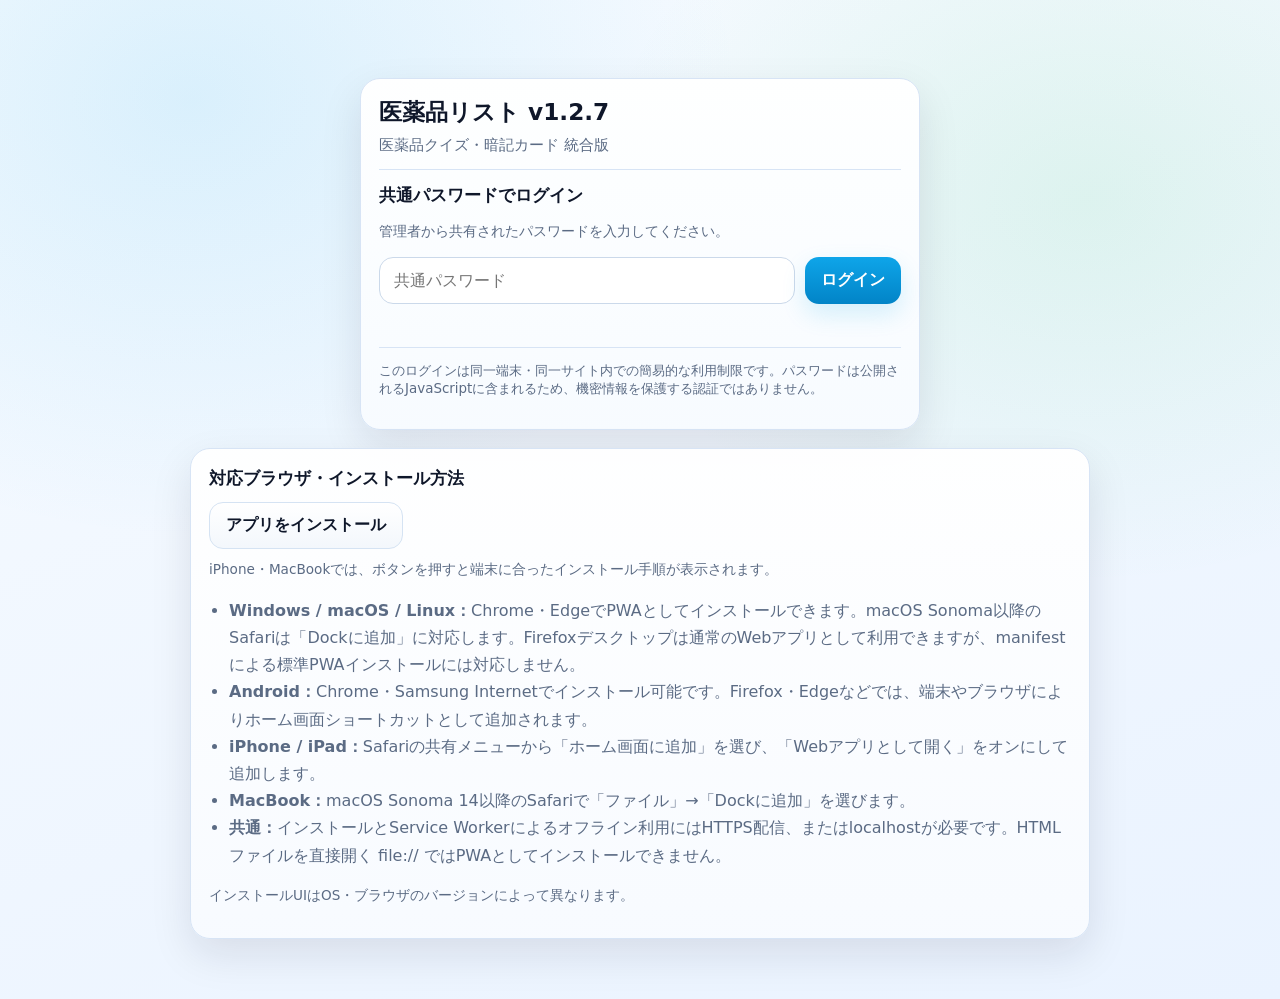
==== index.html @ 603b4c9b "Add files via upload" ====
<!DOCTYPE html>
<html lang="ja">
<head>
  <meta charset="UTF-8">
  <meta name="viewport" content="width=device-width, initial-scale=1.0, viewport-fit=cover">
  <meta name="theme-color" content="#0ea5e9">
  <meta name="apple-mobile-web-app-capable" content="yes">
  <meta name="apple-mobile-web-app-status-bar-style" content="default">
  <meta name="apple-mobile-web-app-title" content="医薬品リスト v1.2.7">
  <meta name="mobile-web-app-capable" content="yes">
  <link rel="manifest" href="./manifest.json">
  <link rel="icon" href="./icons/icon.svg" type="image/svg+xml">
  <link rel="apple-touch-icon" href="./icons/apple-touch-icon.png">
  <link rel="stylesheet" href="./2.style.css">
  <title>医薬品リスト v1.2.7</title>
</head>
<body>
<div class="app">
  <section id="loginScreen" class="screen active">
    <div class="card loginCard">
      <div class="brand">
        <h1>医薬品リスト v1.2.7</h1>
        <p>医薬品クイズ・暗記カード 統合版</p>
      </div>
      <div class="divider"></div>
      <h2>共通パスワードでログイン</h2>
      <p class="sub">管理者から共有されたパスワードを入力してください。</p>
      <form id="loginForm" class="loginForm">
        <input id="commonPassword" type="password" autocomplete="current-password" placeholder="共通パスワード" required>
        <button class="btn" type="submit">ログイン</button>
      </form>
      <p id="loginError" class="loginError" role="alert"></p>
      <p id="passwordSetupNotice" class="footerNote"></p>
      <div class="divider"></div>
      <p class="tiny">このログインは同一端末・同一サイト内での簡易的な利用制限です。パスワードは公開されるJavaScriptに含まれるため、機密情報を保護する認証ではありません。</p>
    </div>
    <div class="card browserCard">
      <h2>対応ブラウザ・インストール方法</h2>
      <button class="btn secondary" id="loginInstallBtn" type="button">アプリをインストール</button>
      <p class="footerNote">iPhone・MacBookでは、ボタンを押すと端末に合ったインストール手順が表示されます。</p>
      <ul>
        <li><b>Windows / macOS / Linux：</b>Chrome・EdgeでPWAとしてインストールできます。macOS Sonoma以降のSafariは「Dockに追加」に対応します。Firefoxデスクトップは通常のWebアプリとして利用できますが、manifestによる標準PWAインストールには対応しません。</li>
        <li><b>Android：</b>Chrome・Samsung Internetでインストール可能です。Firefox・Edgeなどでは、端末やブラウザによりホーム画面ショートカットとして追加されます。</li>
        <li><b>iPhone / iPad：</b>Safariの共有メニューから「ホーム画面に追加」を選び、「Webアプリとして開く」をオンにして追加します。</li>
        <li><b>MacBook：</b>macOS Sonoma 14以降のSafariで「ファイル」→「Dockに追加」を選びます。</li>
        <li><b>共通：</b>インストールとService Workerによるオフライン利用にはHTTPS配信、またはlocalhostが必要です。HTMLファイルを直接開く file:// ではPWAとしてインストールできません。</li>
      </ul>
      <p class="footerNote">インストールUIはOS・ブラウザのバージョンによって異なります。</p>
    </div>
  </section>

  <div id="workspace" class="hidden">
    <header>
      <div class="brand">
        <h1>医薬品リスト v1.2.7</h1>
        <p>医薬品クイズ・暗記カード 統合版</p>
      </div>
      <div class="headerActions">
        <span class="pill">PWA / オフライン対応</span>
        <button class="btn secondary small" id="installBtn" type="button">アプリをインストール</button>
        <button class="btn secondary small" id="logoutBtn" type="button">ログアウト</button>
      </div>
    </header>

    <section id="modeScreen" class="screen active">
      <div class="card modeHomeToolbar" style="margin-bottom:16px">
        <div class="modeHomeIntro">
          <h2>学習モードを選択</h2>
          <p class="sub">利用するモードを選択してください。選択後、データと出題設定を行えます。</p>
        </div>
        <div class="updateArea">
          <button class="btn secondary small" id="updateBtn" type="button" title="公開先の最新版を確認し、必要な更新を適用します">更新を確認</button>
          <p id="updateHelp" class="footerNote" role="status">更新確認にはインターネット接続が必要です。公開版番号と更新内容を確認し、新しいアプリファイルが取得できた場合に適用できます。通常の更新で端末内の設定・ブックマーク・学習履歴を削除する必要はありません。</p>
        </div>
      </div>
      <div class="grid">
        <div class="card modeCard">
          <div><div class="modeIcon">✍️</div><h2 style="margin-top:8px">医薬品クイズ</h2><p>販売名・一般名・薬効の関係を入力解答で確認します。正誤判定、結果集計、誤答復習、学習履歴に対応します。</p></div>
          <button class="btn" id="chooseQuizBtn" type="button">医薬品クイズを選択</button>
        </div>
        <div class="card modeCard">
          <div><div class="modeIcon">🗂️</div><h2 style="margin-top:8px">暗記カード</h2><p>カードをタップして表裏を切り替えます。スマートフォンでの左右フリック移動、ブックマーク、色分け、保存済みカードだけの学習に対応します。</p></div>
          <button class="btn success" id="chooseFlashBtn" type="button">暗記カードを選択</button>
        </div>
      </div>
      <p class="footerNote">学習補助用アプリです。医療・調剤などの実務では、必ず公的資料や最新の製品資料で再確認してください。</p>
    </section>

    <section id="menuScreen" class="screen">
      <div class="menuToolbar">
        <div><span class="badge" id="modeBadge">医薬品クイズ</span></div>
        <button class="btn secondary" id="changeModeBtn" type="button">モード選択へ戻る</button>
      </div>
      <div class="grid">
        <div class="card">
          <h2>データ入力</h2>
          <p class="sub">TXT / CSVファイル、またはGoogleスプレッドシートの共有リンクから医薬品データを読み込みます。複数ファイル・複数リンクを登録し、候補一覧から読み込むデータを選べます。</p>
          <input id="dataFilesInput" class="fileInput" type="file" accept=".txt,.csv,text/plain,text/csv" multiple>
          <p class="tiny">TXT / CSVファイルは端末内で読み込みます。サーバーへのアップロードは行いません。読み込み済みデータはこの端末の設定に保存されます。</p>
          <div id="uploadedFilesList" class="uploadedFilesList" aria-live="polite"><div class="muted">ファイルはまだ追加されていません。</div></div>
          <div class="row status">
            <span class="muted" id="loadStatus">未読み込み</span>
            <button class="btn secondary" id="loadDataBtn" type="button" disabled>選択したファイルを読み込む</button>
          </div>
          <p id="selectedFileStatus" class="tiny" role="status"></p>
          <div class="divider"></div>
          <h3>Googleスプレッドシートから読み込む</h3>
          <p class="sub">共有リンクを1行に1つずつ貼り付けて「リンクを登録」を押してください。複数登録した後、一覧から読み込むデータを選択できます。A列＝販売名、B列＝一般名、C列＝薬効として、選択したシートのA1:Cを読み込みます。</p>
          <label class="rangeTitle" for="googleSheetLinksInput"><b>Googleスプレッドシートの共有リンク（複数可）</b></label>
          <textarea id="googleSheetLinksInput" class="googleSheetLinksInput" rows="3" placeholder="https://docs.google.com/spreadsheets/d/.../edit#gid=0&#10;https://docs.google.com/spreadsheets/d/.../edit#gid=0"></textarea>
          <div class="row status">
            <button class="btn secondary" id="addGoogleSheetLinksBtn" type="button">リンクを登録</button>
            <button class="btn secondary" id="resolveGoogleSheetNamesBtn" type="button" disabled>ファイル名を取得</button>
          </div>
          <div id="googleSheetSourcesList" class="uploadedFilesList" aria-live="polite"><div class="muted">Googleスプレッドシートのリンクはまだ登録されていません。</div></div>
          <div class="row status">
            <button class="btn" id="loadGoogleSheetBtn" type="button" disabled>選択したスプレッドシートの最新データを読み込む</button>
          </div>
          <p id="googleSheetStatus" class="tiny" role="status">Googleログインには管理者によるOAuthクライアントIDの設定が必要です。</p>
          <p class="tiny">閲覧者（Viewer）権限で読み込めます。編集権限は不要です。読み込み時にGoogleアカウントで認証し、最新のセル値を取得します。アクセストークンは端末に保存せず、メモリー上だけで使用します。</p>
          <textarea id="sharedDataInput" hidden aria-hidden="true"></textarea>
        </div>
        <div class="card">
          <h2 id="modeSettingsTitle">出題設定</h2>
          <p class="sub" id="modeSettingsDescription">出題したい方向を1つ以上選択してください。選択したパターンを混ぜて出題します。</p>
          <div class="checklist" id="patternList">
            <label class="check"><input type="checkbox" value="sales_to_generic" checked><div><b>販売名 → 一般名</b><span>販売名から一般名を答える</span></div></label>
            <label class="check"><input type="checkbox" value="generic_to_sales" checked><div><b>一般名 → 販売名</b><span>一般名から販売名を答える</span></div></label>
            <label class="check"><input type="checkbox" value="sales_to_effect" checked><div><b>販売名 → 薬効</b><span>販売名から薬効を答える</span></div></label>
            <label class="check"><input type="checkbox" value="effect_to_sales" checked><div><b>薬効 → 販売名</b><span>薬効から販売名を答える</span></div></label>
            <label class="check"><input type="checkbox" value="generic_to_effect" checked><div><b>一般名 → 薬効</b><span>一般名から薬効を答える</span></div></label>
            <label class="check"><input type="checkbox" value="effect_to_generic" checked><div><b>薬効 → 一般名</b><span>薬効から一般名を答える</span></div></label>
          </div>
          <div class="rangeControl">
            <label class="rangeTitle" for="quizOrderMode"><b id="quizOrderLabel">出題順</b></label>
            <select id="quizOrderMode" class="selectControl"><option value="random">ランダム</option><option value="ordered">入力順（先頭から）</option></select>
            <div id="medicineRangeSetting">
              <label class="rangeTitle" for="quizRangeMode"><b id="quizRangeLabel">出題する医薬品</b></label>
              <select id="quizRangeMode" class="selectControl"><option value="all">すべての医薬品</option><option value="custom">カスタム（行の範囲指定）</option></select>
              <label class="rangeTitle" for="quizRangeInput">行の範囲</label>
              <input id="quizRangeInput" class="rangeInput" type="text" placeholder="例：1-10,21-30" disabled>
              <p class="rangeHelp" id="quizRangeHelp">例：<b>1-10,21-30</b>（1～10行目と21～30行目）。空行・不正行・重複行を除外した後の番号です。最大108問。</p>
            </div>
          </div>
          <div id="quizBookmarkOnlySetting" class="crossModeSetting">
            <div class="divider"></div>
            <label class="check"><input type="checkbox" id="quizBookmarkedOnly"><div><b>暗記カードでブックマークした問題だけ出題</b><span>選択したブックマークの問題だけを出題します。</span></div></label>
            <div id="quizBookmarkSelection" class="bookmarkFilterPanel hidden">
              <div class="spaced"><b>出題するブックマーク</b><span id="quizBookmarkSelectionCount" class="tiny">0件選択</span></div>
              <div class="row" style="margin-bottom:8px"><button class="btn secondary small" id="selectAllQuizBookmarksBtn" type="button">すべて選択</button><button class="btn secondary small" id="clearQuizBookmarksSelectionBtn" type="button">すべて解除</button></div>
              <div id="quizBookmarkOptions" class="bookmarkFilterOptions"></div>
            </div>
          </div>
          <div id="flashcardOnlySetting" class="hidden">
            <div class="divider"></div>
            <label class="check"><input type="checkbox" id="bookmarkedOnly"><div><b>ブックマークしたものだけ見る</b><span>保存済みカードのみを表示します。</span></div></label>
            <label class="check" style="margin-top:9px"><input type="checkbox" id="flashcardQuizWrongsOnly"><div><b>クイズで誤答した問題だけ見る</b><span>誤答した医薬品・出題方向に限定します。</span></div></label>
            <div id="flashBookmarkSelection" class="bookmarkFilterPanel hidden">
              <div class="spaced"><b>表示するブックマーク</b><span id="flashBookmarkSelectionCount" class="tiny">0件選択</span></div>
              <div class="row" style="margin-bottom:8px"><button class="btn secondary small" id="selectAllFlashBookmarksBtn" type="button">すべて選択</button><button class="btn secondary small" id="clearFlashBookmarksSelectionBtn" type="button">すべて解除</button></div>
              <div id="flashBookmarkOptions" class="bookmarkFilterOptions"></div>
            </div>
          </div>
          <div class="divider"></div>
          <button class="btn success" id="startModeBtn" type="button" style="width:100%">学習を開始</button>
          <p class="footerNote">重複するデータ行は自動で除外されます。このアプリは学習補助用です。</p>
        </div>
      </div>

      <div class="grid" style="margin-top:16px">
        <div class="card" id="bookmarkListSection">
          <div class="spaced"><h2>ブックマーク一覧</h2><span class="badge bookmarked" id="bookmarkCount">0件</span></div>
          <div class="row" style="margin-bottom:10px"><button class="btn secondary" id="toggleBookmarksBtn" type="button">表示 / 非表示</button><button class="btn secondary" id="clearBookmarksBtn" type="button">ブックマークを消去</button></div>
          <div id="bookmarkList" class="list"></div>
        </div>
        <div class="card">
          <div class="spaced"><h2>直近の誤答</h2><span class="badge warn" id="wrongCount">0件</span></div>
          <div class="row" style="margin-bottom:10px">
            <button class="btn warn" id="reviewAllWrongsBtn" type="button" disabled>誤答を総復習</button><button class="btn secondary" id="toggleWrongsBtn" type="button">表示 / 非表示</button>
            <button class="btn secondary" id="exportWrongCsvBtn" type="button">誤答CSV出力</button>
            <button class="btn secondary" id="clearWrongsBtn" type="button">誤答一覧を消去</button>
          </div>
          <div id="wrongList" class="list"></div>
          <p class="tiny">CSV項目：誤答日時・出題形式・問題・正答・入力内容</p>
        </div>
      </div>
      <div class="card" id="quizHistorySection" style="margin-top:16px">
        <div class="spaced"><h2>クイズの学習履歴</h2><button class="btn secondary" id="clearHistoryBtn" type="button">履歴を消去</button></div>
        <p class="sub">医薬品クイズで解いた結果を記録します。最新10件を表示します。</p>
        <div id="historyList" class="list"></div>
      </div>
      <div class="card" style="margin-top:16px">
        <h2>操作方法</h2>
        <p class="sub" id="usageText">選択したモードの操作方法を表示します。</p>
        <p class="footerNote">薬剤データはこの端末内で処理します。医薬品情報は改訂されるため、実務上の判断には必ず最新の公的資料・添付文書等を使用してください。</p>
      </div>
    </section>

    <section id="quizFrameWrap" class="frameWrap"><iframe id="quizFrame" class="appFrame" title="医薬品クイズ"></iframe></section>
    <section id="flashFrameWrap" class="frameWrap"><iframe id="flashFrame" class="appFrame" title="暗記カード"></iframe></section>
  </div>
</div>
<dialog id="updateNoticeDialog" class="installDialog updateNoticeDialog">
  <div class="installDialogBody">
    <h2 id="updateNoticeTitle">更新情報</h2>
    <div id="updateNoticeBody" class="installDialogText"></div>
    <div class="row" style="justify-content:flex-end;margin-top:18px">
      <button class="btn secondary" id="updateNoticeLater" type="button">後で</button>
      <button class="btn success" id="updateNoticeApply" type="button" hidden>今すぐ更新</button>
    </div>
  </div>
</dialog>
<dialog id="installDialog" class="installDialog">
  <div class="installDialogBody">
    <h2 id="installDialogTitle">アプリをインストール</h2>
    <div id="installDialogText" class="installDialogText"></div>
    <div class="row" style="justify-content:flex-end;margin-top:18px">
      <button class="btn secondary" id="installDialogClose" type="button">閉じる</button>
    </div>
  </div>
</dialog>
<script src="./data/config.local.js" onerror="this.remove()"></script>
<script src="./data/config.js"></script>
<script src="./database.js"></script>
<script src="./google-sheets.js"></script>
<script src="./3.app.js" defer></script>
</body>
</html>
---- 2.style.css ----
:root{--bg0:#f7fbff;--bg1:#eaf3ff;--card:#fff;--line:#d7e4f5;--text:#0f172a;--muted:#5b6b84;--accent:#0ea5e9;--green:#22c55e;--warn:#f59e0b;--danger:#ef4444;--shadow:0 16px 42px rgba(15,23,42,.10);--r:20px}
*{box-sizing:border-box}html,body{min-height:100%;margin:0}body{font-family:"Hiragino Maru Gothic ProN","Yu Gothic UI",Meiryo,system-ui,-apple-system,BlinkMacSystemFont,sans-serif;color:var(--text);background:radial-gradient(1000px 800px at 15% 10%,rgba(14,165,233,.12),transparent 55%),radial-gradient(900px 700px at 85% 20%,rgba(34,197,94,.10),transparent 55%),linear-gradient(160deg,var(--bg0),var(--bg1));}
.app{max-width:1200px;margin:0 auto;padding:24px 16px 36px}header{display:flex;align-items:center;justify-content:space-between;gap:16px;margin-bottom:18px;flex-wrap:wrap}.brand h1{margin:0;font-size:1.5rem}.brand p{margin:5px 0 0;color:var(--muted);font-size:.92rem}.pill{display:inline-flex;padding:9px 13px;border:1px solid var(--line);border-radius:999px;background:#ffffffb8;color:var(--muted);font-size:.84rem}
.screen{display:none}.screen.active{display:block}.grid{display:grid;grid-template-columns:repeat(auto-fit,minmax(min(100%,320px),1fr));gap:16px}.card{background:linear-gradient(180deg,#fffffff5,#f8fbfff5);border:1px solid var(--line);border-radius:var(--r);padding:18px;box-shadow:var(--shadow)}.card h2,.card h3{margin:0 0 12px;font-size:1.05rem}.sub{color:var(--muted);font-size:.9rem;line-height:1.7;margin:0 0 12px}.muted{color:var(--muted)}.tiny{font-size:.84rem;color:var(--muted)}
textarea{width:100%;min-height:210px;resize:vertical;border:1px solid #cbd9ea;border-radius:14px;background:#fff;color:var(--text);outline:none;padding:14px;font:inherit;line-height:1.6}textarea:focus{border-color:#0ea5e9;box-shadow:0 0 0 4px #0ea5e91a}.row{display:flex;flex-wrap:wrap;gap:10px;align-items:center}.spaced{display:flex;justify-content:space-between;gap:10px;align-items:center;flex-wrap:wrap}.btn{appearance:none;border:0;cursor:pointer;padding:12px 16px;border-radius:14px;color:#fff;font-weight:750;background:linear-gradient(180deg,#0ea5e9,#0284c7);box-shadow:0 10px 24px #0ea5e929;font:inherit;font-weight:700}.btn.secondary{background:linear-gradient(180deg,#fff,#f3f7fc);color:var(--text);box-shadow:none;border:1px solid #d5e3f3}.btn.success{background:linear-gradient(180deg,#22c55e,#16a34a)}.btn.warn{background:linear-gradient(180deg,#f59e0b,#d97706)}.btn.danger{background:linear-gradient(180deg,#ef4444,#dc2626)}.btn:disabled{opacity:.42;cursor:not-allowed}.modeCard{display:flex;flex-direction:column;min-height:230px;justify-content:space-between;gap:18px}.modeIcon{font-size:2.2rem}.modeCard p{color:var(--muted);line-height:1.7;margin:0}.checklist{display:grid;grid-template-columns:repeat(auto-fit,minmax(min(100%,220px),1fr));gap:10px}.check{display:flex;gap:10px;align-items:flex-start;border:1px solid #d8e5f4;border-radius:14px;padding:12px;background:#fff;cursor:pointer}.check input{margin-top:4px;transform:scale(1.08)}.check b{display:block;margin-bottom:4px}.check span{color:var(--muted);font-size:.88rem;line-height:1.45}.divider{height:1px;background:var(--line);margin:14px 0}.badge{display:inline-flex;align-items:center;gap:8px;padding:6px 10px;border-radius:999px;background:#eff8ff;border:1px solid #d6ebff;color:#0c6b99;font-size:.82rem}.badge.warn{background:#fff7e6;border-color:#ffe0a8;color:#9a6700}.badge.bookmarked{background:#fff7e6;border-color:#ffe0a8;color:#8a5800}.badge.good{background:#ecfdf3;border-color:#c9f2d9;color:#0f7a36}.badge.bad{background:#fff1f2;border-color:#ffd2d8;color:#c02626}.list{display:flex;flex-direction:column;gap:10px}.item{padding:12px 13px;border-radius:14px;background:#fff;border:1px solid #dbe7f3}.itemTop{display:flex;justify-content:space-between;gap:10px;flex-wrap:wrap;align-items:center}.itemTitle{font-weight:800}.itemMeta{color:var(--muted);font-size:.88rem;margin-top:6px;line-height:1.55}.dot{width:10px;height:10px;border-radius:999px;display:inline-block}.dot.amber{background:#f59e0b}.dot.emerald{background:#22c55e}.dot.sky{background:#0ea5e9}.dot.violet{background:#8b5cf6}.dot.rose{background:#f43f5e}.dot.slate{background:#64748b}.footerNote{margin-top:10px;color:var(--muted);font-size:.85rem;line-height:1.6}.menuToolbar{display:flex;align-items:center;justify-content:space-between;gap:12px;flex-wrap:wrap;margin-bottom:16px}.menuToolbar h2{margin:0;font-size:1.15rem}.toggle{margin:0;display:inline-flex;align-items:center;gap:8px;color:var(--muted);font-size:.9rem}.status{margin-top:10px}.frameWrap{display:none;width:100%;min-height:70vh}.frameWrap.active{display:block}.appFrame{display:block;width:100%;height:calc(100dvh - 12px);min-height:650px;border:0;border-radius:18px;background:transparent}.hintLine{margin:10px 0 0;color:var(--muted);font-size:.84rem;line-height:1.6}.sectionHeading{margin:18px 0 10px;font-size:1.02rem}.hidden{display:none!important}
@media(max-width:640px){.app{padding:16px 10px 24px}.brand h1{font-size:1.25rem}.card{padding:15px}.appFrame{height:calc(100dvh - 4px);min-height:600px}.modeCard{min-height:200px}}

.loginCard{max-width:560px;margin:6vh auto 18px}
.loginCard h1{margin:0 0 8px;font-size:1.45rem}
.loginForm{display:flex;gap:10px;flex-wrap:wrap;margin-top:14px}
.loginForm input{flex:1;min-width:190px;border:1px solid #cbd9ea;border-radius:14px;padding:13px 14px;font:inherit}
.loginError{min-height:1.4em;color:#b91c1c;font-size:.9rem;margin:8px 0 0}
.browserCard{max-width:900px;margin:0 auto 24px}
.browserCard ul{padding-left:1.25rem;line-height:1.7;color:var(--muted)}
.headerActions{display:flex;gap:8px;align-items:center;flex-wrap:wrap}
.appFrame{height:calc(100dvh - 12px);min-height:650px}
.btn.small{padding:8px 12px;font-size:.88rem}
.inlineFile{display:none}
@media(max-width:640px){.loginCard{margin:3vh auto 14px}.loginForm{flex-direction:column}.loginForm .btn{width:100%}.headerActions{width:100%}}

/* ホーム画面（モード選択）だけに更新操作を配置 */
.modeHomeToolbar{display:flex;align-items:flex-start;justify-content:space-between;gap:20px;flex-wrap:wrap}
.modeHomeIntro{flex:1 1 360px}
.modeHomeIntro h2{margin:0 0 8px}
.modeHomeIntro .sub{margin:0}
.updateArea{flex:0 1 390px;min-width:min(100%,280px)}
.updateArea .btn{min-width:150px}
.updateArea .footerNote{margin:8px 0 0;font-size:.78rem;line-height:1.55}

/* v1.2.6 revision 5: bookmark selectors and Apple-device install guidance */
.bookmarkFilterPanel{margin-top:10px;padding:12px;border:1px solid var(--line);border-radius:14px;background:#f8fbff}
.bookmarkFilterOptions{display:grid;grid-template-columns:1fr;gap:8px;max-height:280px;overflow:auto}
.bookmarkFilterOption{display:flex;gap:9px;align-items:flex-start;padding:10px;border:1px solid #d8e5f4;border-radius:11px;background:#fff;cursor:pointer}
.bookmarkFilterOption input{margin-top:4px}
.bookmarkFilterOption strong{display:block;font-size:.9rem}
.bookmarkFilterOption small{display:block;margin-top:3px;color:var(--muted);line-height:1.45}
.installDialog{width:min(92vw,520px);border:0;border-radius:18px;padding:0;box-shadow:0 24px 70px rgba(15,23,42,.28)}
.installDialog::backdrop{background:rgba(15,23,42,.48)}
.installDialogBody{padding:24px}
.installDialogBody h2{margin:0 0 14px}
.installDialogText{line-height:1.8;color:var(--text)}
.installDialogText ol{padding-left:1.4rem}
.installDialogText li{margin:0 0 8px}
.rangeControl{display:grid;grid-template-columns:1fr;gap:8px;margin-top:10px}
.rangeInput{width:100%;max-width:420px;box-sizing:border-box;padding:10px 12px;border:1px solid #cbd9ea;border-radius:12px;background:#fff;color:var(--text);font:inherit}
.rangeInput:disabled{background:#f1f5f9;color:#94a3b8}
.rangeHelp{margin:0;color:var(--muted);font-size:.83rem;line-height:1.6}
.selectControl{min-width:210px;max-width:100%;padding:10px 12px;border:1px solid #cbd9ea;border-radius:12px;background:#fff;color:var(--text);font:inherit}

/* v1.2.7 revision 2: local multi-file data importer */
.fileInput{display:block;width:100%;max-width:100%;padding:12px;border:1px dashed #9db4cc;border-radius:12px;background:#f8fbff;color:var(--text);font:inherit}
.uploadedFilesList{display:grid;gap:8px;margin:12px 0;max-height:230px;overflow:auto}
.uploadedFileRow{display:flex;align-items:center;gap:10px;padding:10px 12px;border:1px solid var(--line);border-radius:12px;background:#fff}
.uploadedFileRow label{display:flex;align-items:flex-start;gap:9px;flex:1;min-width:0;cursor:pointer}
.uploadedFileRow label span{min-width:0;overflow-wrap:anywhere}
.uploadedFileRow strong{display:block;font-size:.9rem}
.uploadedFileRow small{display:block;margin-top:2px;color:var(--muted);font-size:.78rem}
.uploadedFileRow .btn{flex:0 0 auto;padding:7px 10px;font-size:.8rem}
#sharedDataInput[hidden]{display:none!important}
.updateNoticeDialog{max-height:min(85vh,760px);overflow:auto}
#updateNoticeBody ul{margin:8px 0 0;padding-left:1.3rem}
#updateNoticeBody li{margin:0 0 7px;line-height:1.55}

/* revision 2 supplemental build: Google Sheets multi-link selector */
.googleSheetLinksInput{min-height:100px;max-width:100%;box-sizing:border-box;font-family:inherit}
.googleSheetSourcesList{display:grid;gap:8px;margin:12px 0;max-height:260px;overflow:auto}
.googleSheetSourcesList .uploadedFileRow{min-width:0}
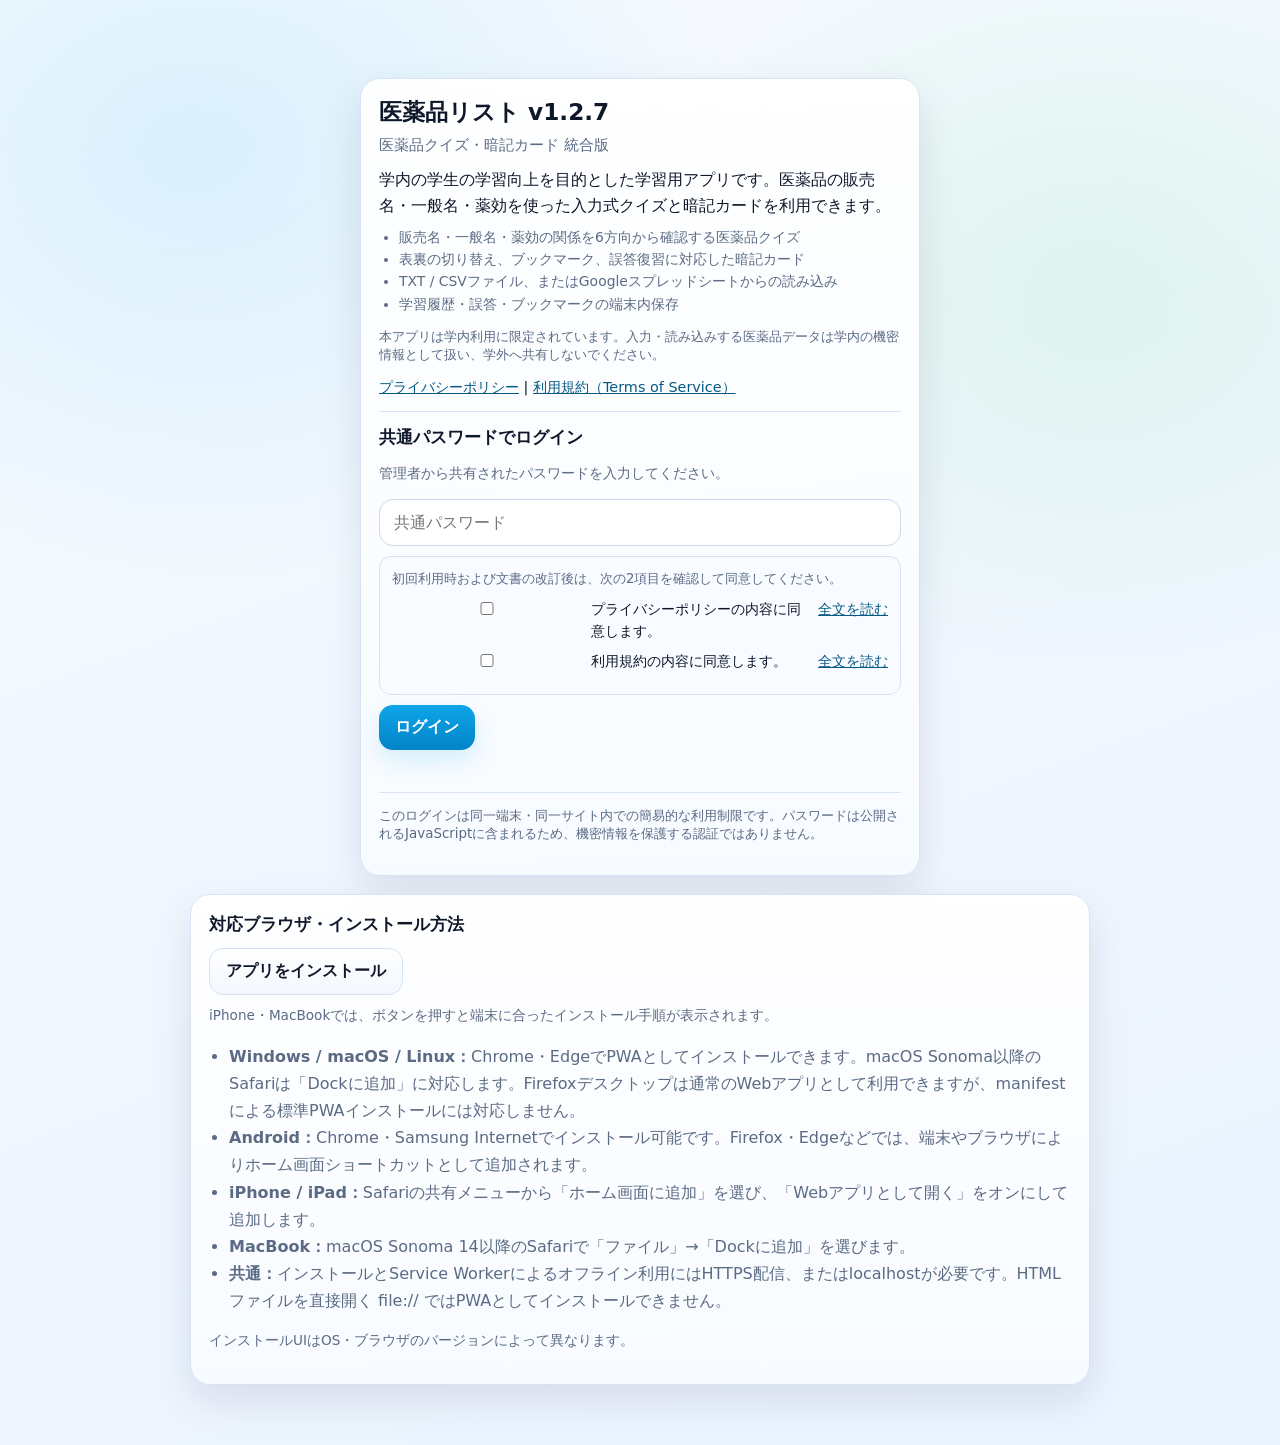
==== commit bf58ddea: "Add files via upload" ====
--- a/index.html
+++ b/index.html
@@ -22,11 +22,25 @@
         <h1>医薬品リスト v1.2.7</h1>
         <p>医薬品クイズ・暗記カード 統合版</p>
       </div>
+      <p class="publicAppDescription">学内の学生の学習向上を目的とした学習用アプリです。医薬品の販売名・一般名・薬効を使った入力式クイズと暗記カードを利用できます。</p>
+      <ul class="publicAppFeatures">
+        <li>販売名・一般名・薬効の関係を6方向から確認する医薬品クイズ</li>
+        <li>表裏の切り替え、ブックマーク、誤答復習に対応した暗記カード</li>
+        <li>TXT / CSVファイル、またはGoogleスプレッドシートからの読み込み</li>
+        <li>学習履歴・誤答・ブックマークの端末内保存</li>
+      </ul>
+      <p class="tiny">本アプリは学内利用に限定されています。入力・読み込みする医薬品データは学内の機密情報として扱い、学外へ共有しないでください。</p>
+      <p class="legalLinks"><a href="./privacy-policy.html" target="_blank" rel="noopener">プライバシーポリシー</a> | <a href="./terms-of-service.html" target="_blank" rel="noopener">利用規約（Terms of Service）</a></p>
       <div class="divider"></div>
       <h2>共通パスワードでログイン</h2>
       <p class="sub">管理者から共有されたパスワードを入力してください。</p>
       <form id="loginForm" class="loginForm">
         <input id="commonPassword" type="password" autocomplete="current-password" placeholder="共通パスワード" required>
+        <div class="consentGroup">
+          <p class="consentIntro">初回利用時および文書の改訂後は、次の2項目を確認して同意してください。</p>
+          <div class="consentItem"><input id="privacyConsent" type="checkbox"><label for="privacyConsent">プライバシーポリシーの内容に同意します。</label><a href="./privacy-policy.html" target="_blank" rel="noopener">全文を読む</a></div>
+          <div class="consentItem"><input id="termsConsent" type="checkbox"><label for="termsConsent">利用規約の内容に同意します。</label><a href="./terms-of-service.html" target="_blank" rel="noopener">全文を読む</a></div>
+        </div>
         <button class="btn" type="submit">ログイン</button>
       </form>
       <p id="loginError" class="loginError" role="alert"></p>
@@ -198,6 +212,11 @@
 
     <section id="quizFrameWrap" class="frameWrap"><iframe id="quizFrame" class="appFrame" title="医薬品クイズ"></iframe></section>
     <section id="flashFrameWrap" class="frameWrap"><iframe id="flashFrame" class="appFrame" title="暗記カード"></iframe></section>
+    <footer class="legalFooter">
+      <p>学内学習用アプリです。医薬品データは機密情報として扱い、学外へ共有しないでください。</p>
+      <a href="./privacy-policy.html" target="_blank" rel="noopener">プライバシーポリシー</a> |
+      <a href="./terms-of-service.html" target="_blank" rel="noopener">利用規約（Terms of Service）</a>
+    </footer>
   </div>
 </div>
 <dialog id="updateNoticeDialog" class="installDialog updateNoticeDialog">
--- a/2.style.css
+++ b/2.style.css
@@ -65,3 +65,17 @@
 .googleSheetLinksInput{min-height:100px;max-width:100%;box-sizing:border-box;font-family:inherit}
 .googleSheetSourcesList{display:grid;gap:8px;margin:12px 0;max-height:260px;overflow:auto}
 .googleSheetSourcesList .uploadedFileRow{min-width:0}
+
+
+/* revision 3: legal disclosures and explicit consent */
+.publicAppDescription{margin:12px 0 6px;line-height:1.65;color:var(--text)}
+.legalLinks{margin:8px 0 12px;font-size:.9rem}
+.legalLinks a,.consentItem a,.legalFooter a{color:#075985;text-decoration:underline}
+.consentGroup{width:100%;padding:12px;border:1px solid var(--line);border-radius:12px;background:#f8fbff;box-sizing:border-box}
+.consentIntro{margin:0 0 8px;color:var(--muted);font-size:.83rem;line-height:1.55}
+.consentItem{display:flex;align-items:flex-start;gap:9px;margin:9px 0;color:var(--text);font-size:.88rem;line-height:1.55;cursor:pointer}
+.consentItem input{flex:0 0 auto;margin:3px 0 0}.consentItem label{flex:1;cursor:pointer}.consentItem a{flex:0 0 auto}
+.legalFooter{margin:22px auto 8px;padding:12px 4px;border-top:1px solid var(--line);color:var(--muted);font-size:.82rem;line-height:1.6}
+.legalFooter p{margin:0 0 6px}
+
+.publicAppFeatures{margin:6px 0 10px;padding-left:1.25rem;color:var(--muted);font-size:.87rem;line-height:1.6}
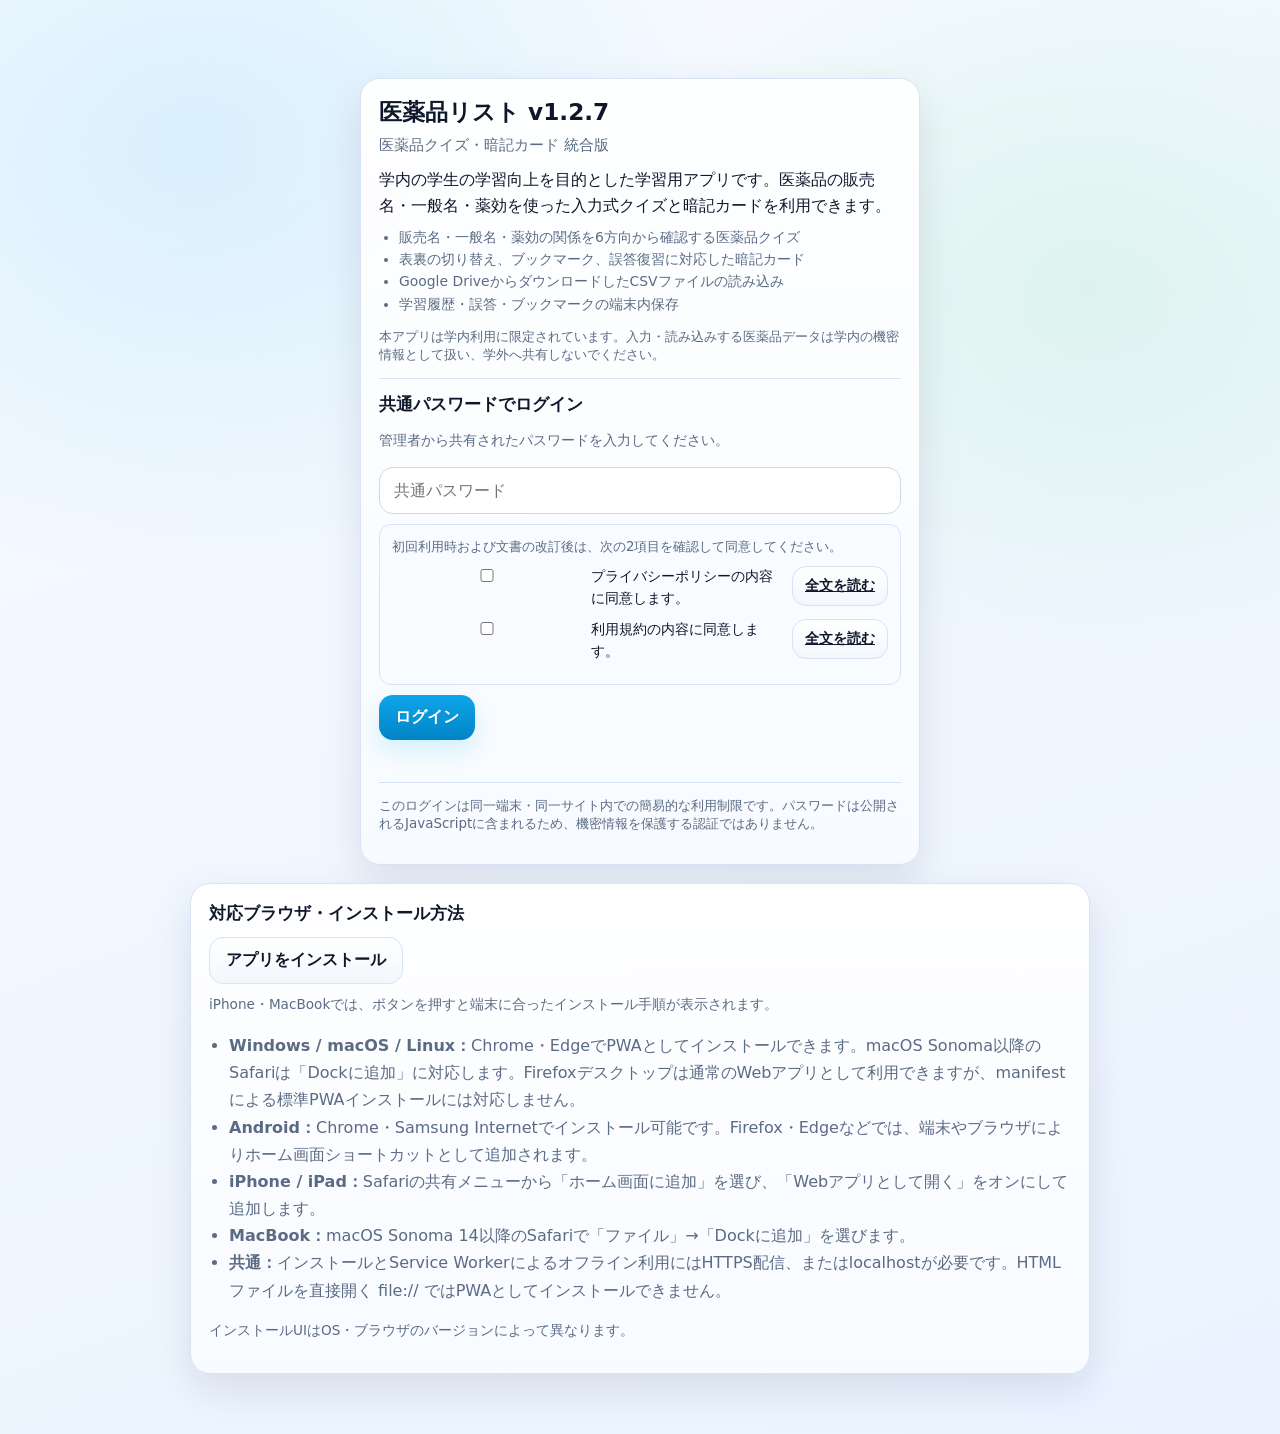
==== commit 479b1f0e: "Add files via upload" ====
--- a/index.html
+++ b/index.html
@@ -26,11 +26,10 @@
       <ul class="publicAppFeatures">
         <li>販売名・一般名・薬効の関係を6方向から確認する医薬品クイズ</li>
         <li>表裏の切り替え、ブックマーク、誤答復習に対応した暗記カード</li>
-        <li>TXT / CSVファイル、またはGoogleスプレッドシートからの読み込み</li>
+        <li>Google DriveからダウンロードしたCSVファイルの読み込み</li>
         <li>学習履歴・誤答・ブックマークの端末内保存</li>
       </ul>
       <p class="tiny">本アプリは学内利用に限定されています。入力・読み込みする医薬品データは学内の機密情報として扱い、学外へ共有しないでください。</p>
-      <p class="legalLinks"><a href="./privacy-policy.html" target="_blank" rel="noopener">プライバシーポリシー</a> | <a href="./terms-of-service.html" target="_blank" rel="noopener">利用規約（Terms of Service）</a></p>
       <div class="divider"></div>
       <h2>共通パスワードでログイン</h2>
       <p class="sub">管理者から共有されたパスワードを入力してください。</p>
@@ -38,8 +37,8 @@
         <input id="commonPassword" type="password" autocomplete="current-password" placeholder="共通パスワード" required>
         <div class="consentGroup">
           <p class="consentIntro">初回利用時および文書の改訂後は、次の2項目を確認して同意してください。</p>
-          <div class="consentItem"><input id="privacyConsent" type="checkbox"><label for="privacyConsent">プライバシーポリシーの内容に同意します。</label><a href="./privacy-policy.html" target="_blank" rel="noopener">全文を読む</a></div>
-          <div class="consentItem"><input id="termsConsent" type="checkbox"><label for="termsConsent">利用規約の内容に同意します。</label><a href="./terms-of-service.html" target="_blank" rel="noopener">全文を読む</a></div>
+          <div class="consentItem"><input id="privacyConsent" type="checkbox"><label for="privacyConsent">プライバシーポリシーの内容に同意します。</label><a class="btn secondary small" href="./privacy-policy.html" target="_blank" rel="noopener">全文を読む</a></div>
+          <div class="consentItem"><input id="termsConsent" type="checkbox"><label for="termsConsent">利用規約の内容に同意します。</label><a class="btn secondary small" href="./terms-of-service.html" target="_blank" rel="noopener">全文を読む</a></div>
         </div>
         <button class="btn" type="submit">ログイン</button>
       </form>
@@ -108,30 +107,21 @@
       <div class="grid">
         <div class="card">
           <h2>データ入力</h2>
-          <p class="sub">TXT / CSVファイル、またはGoogleスプレッドシートの共有リンクから医薬品データを読み込みます。複数ファイル・複数リンクを登録し、候補一覧から読み込むデータを選べます。</p>
-          <input id="dataFilesInput" class="fileInput" type="file" accept=".txt,.csv,text/plain,text/csv" multiple>
-          <p class="tiny">TXT / CSVファイルは端末内で読み込みます。サーバーへのアップロードは行いません。読み込み済みデータはこの端末の設定に保存されます。</p>
+          <div class="csvInstructions">
+            <p class="sub">1. 医薬品リストのスプレッドシートをGoogle Driveから端末に <strong>.csvファイル</strong> 形式でダウンロードしてください（PDF・Excelなど、CSV以外の形式は使用できません）。</p>
+            <p class="sub">2. CSVのA列からC列を、次の順序で上から入力してください。</p>
+            <p class="sub"><strong>A列：販売名 ／ B列：一般名 ／ C列：薬効</strong></p>
+            <p class="sub">3. アップロード前に、ファイルが<strong>最新のデータ</strong>であることを確認してください。</p>
+            <p class="sub">4. 下からCSVファイルを複数選択し、一覧から読み込むファイルを1つ選んで「選択したファイルを読み込む」を押してください。</p>
+          </div>
+          <input id="dataFilesInput" class="fileInput" type="file" accept=".csv,text/csv" multiple>
+          <p class="tiny">CSVは利用端末のブラウザー内で読み込みます。アプリのサーバーへデータファイルを送信する機能はありません。読み込んだデータはこの端末のブラウザー内に保存されます。</p>
           <div id="uploadedFilesList" class="uploadedFilesList" aria-live="polite"><div class="muted">ファイルはまだ追加されていません。</div></div>
           <div class="row status">
             <span class="muted" id="loadStatus">未読み込み</span>
             <button class="btn secondary" id="loadDataBtn" type="button" disabled>選択したファイルを読み込む</button>
           </div>
           <p id="selectedFileStatus" class="tiny" role="status"></p>
-          <div class="divider"></div>
-          <h3>Googleスプレッドシートから読み込む</h3>
-          <p class="sub">共有リンクを1行に1つずつ貼り付けて「リンクを登録」を押してください。複数登録した後、一覧から読み込むデータを選択できます。A列＝販売名、B列＝一般名、C列＝薬効として、選択したシートのA1:Cを読み込みます。</p>
-          <label class="rangeTitle" for="googleSheetLinksInput"><b>Googleスプレッドシートの共有リンク（複数可）</b></label>
-          <textarea id="googleSheetLinksInput" class="googleSheetLinksInput" rows="3" placeholder="https://docs.google.com/spreadsheets/d/.../edit#gid=0&#10;https://docs.google.com/spreadsheets/d/.../edit#gid=0"></textarea>
-          <div class="row status">
-            <button class="btn secondary" id="addGoogleSheetLinksBtn" type="button">リンクを登録</button>
-            <button class="btn secondary" id="resolveGoogleSheetNamesBtn" type="button" disabled>ファイル名を取得</button>
-          </div>
-          <div id="googleSheetSourcesList" class="uploadedFilesList" aria-live="polite"><div class="muted">Googleスプレッドシートのリンクはまだ登録されていません。</div></div>
-          <div class="row status">
-            <button class="btn" id="loadGoogleSheetBtn" type="button" disabled>選択したスプレッドシートの最新データを読み込む</button>
-          </div>
-          <p id="googleSheetStatus" class="tiny" role="status">Googleログインには管理者によるOAuthクライアントIDの設定が必要です。</p>
-          <p class="tiny">閲覧者（Viewer）権限で読み込めます。編集権限は不要です。読み込み時にGoogleアカウントで認証し、最新のセル値を取得します。アクセストークンは端末に保存せず、メモリー上だけで使用します。</p>
           <textarea id="sharedDataInput" hidden aria-hidden="true"></textarea>
         </div>
         <div class="card">
@@ -241,7 +231,6 @@
 <script src="./data/config.local.js" onerror="this.remove()"></script>
 <script src="./data/config.js"></script>
 <script src="./database.js"></script>
-<script src="./google-sheets.js"></script>
 <script src="./3.app.js" defer></script>
 </body>
 </html>
--- a/2.style.css
+++ b/2.style.css
@@ -61,21 +61,20 @@
 #updateNoticeBody ul{margin:8px 0 0;padding-left:1.3rem}
 #updateNoticeBody li{margin:0 0 7px;line-height:1.55}
 
-/* revision 2 supplemental build: Google Sheets multi-link selector */
-.googleSheetLinksInput{min-height:100px;max-width:100%;box-sizing:border-box;font-family:inherit}
-.googleSheetSourcesList{display:grid;gap:8px;margin:12px 0;max-height:260px;overflow:auto}
-.googleSheetSourcesList .uploadedFileRow{min-width:0}
 
 
 /* revision 3: legal disclosures and explicit consent */
 .publicAppDescription{margin:12px 0 6px;line-height:1.65;color:var(--text)}
-.legalLinks{margin:8px 0 12px;font-size:.9rem}
-.legalLinks a,.consentItem a,.legalFooter a{color:#075985;text-decoration:underline}
+.consentItem a{flex:0 0 auto}
 .consentGroup{width:100%;padding:12px;border:1px solid var(--line);border-radius:12px;background:#f8fbff;box-sizing:border-box}
 .consentIntro{margin:0 0 8px;color:var(--muted);font-size:.83rem;line-height:1.55}
 .consentItem{display:flex;align-items:flex-start;gap:9px;margin:9px 0;color:var(--text);font-size:.88rem;line-height:1.55;cursor:pointer}
-.consentItem input{flex:0 0 auto;margin:3px 0 0}.consentItem label{flex:1;cursor:pointer}.consentItem a{flex:0 0 auto}
+.consentItem input{flex:0 0 auto;margin:3px 0 0}.consentItem label{flex:1;cursor:pointer}
 .legalFooter{margin:22px auto 8px;padding:12px 4px;border-top:1px solid var(--line);color:var(--muted);font-size:.82rem;line-height:1.6}
 .legalFooter p{margin:0 0 6px}
 
 .publicAppFeatures{margin:6px 0 10px;padding-left:1.25rem;color:var(--muted);font-size:.87rem;line-height:1.6}
+
+/* revision 4 CSV import instructions */
+.csvInstructions{display:grid;gap:4px;margin:8px 0 12px}
+.csvInstructions .sub{margin:0}
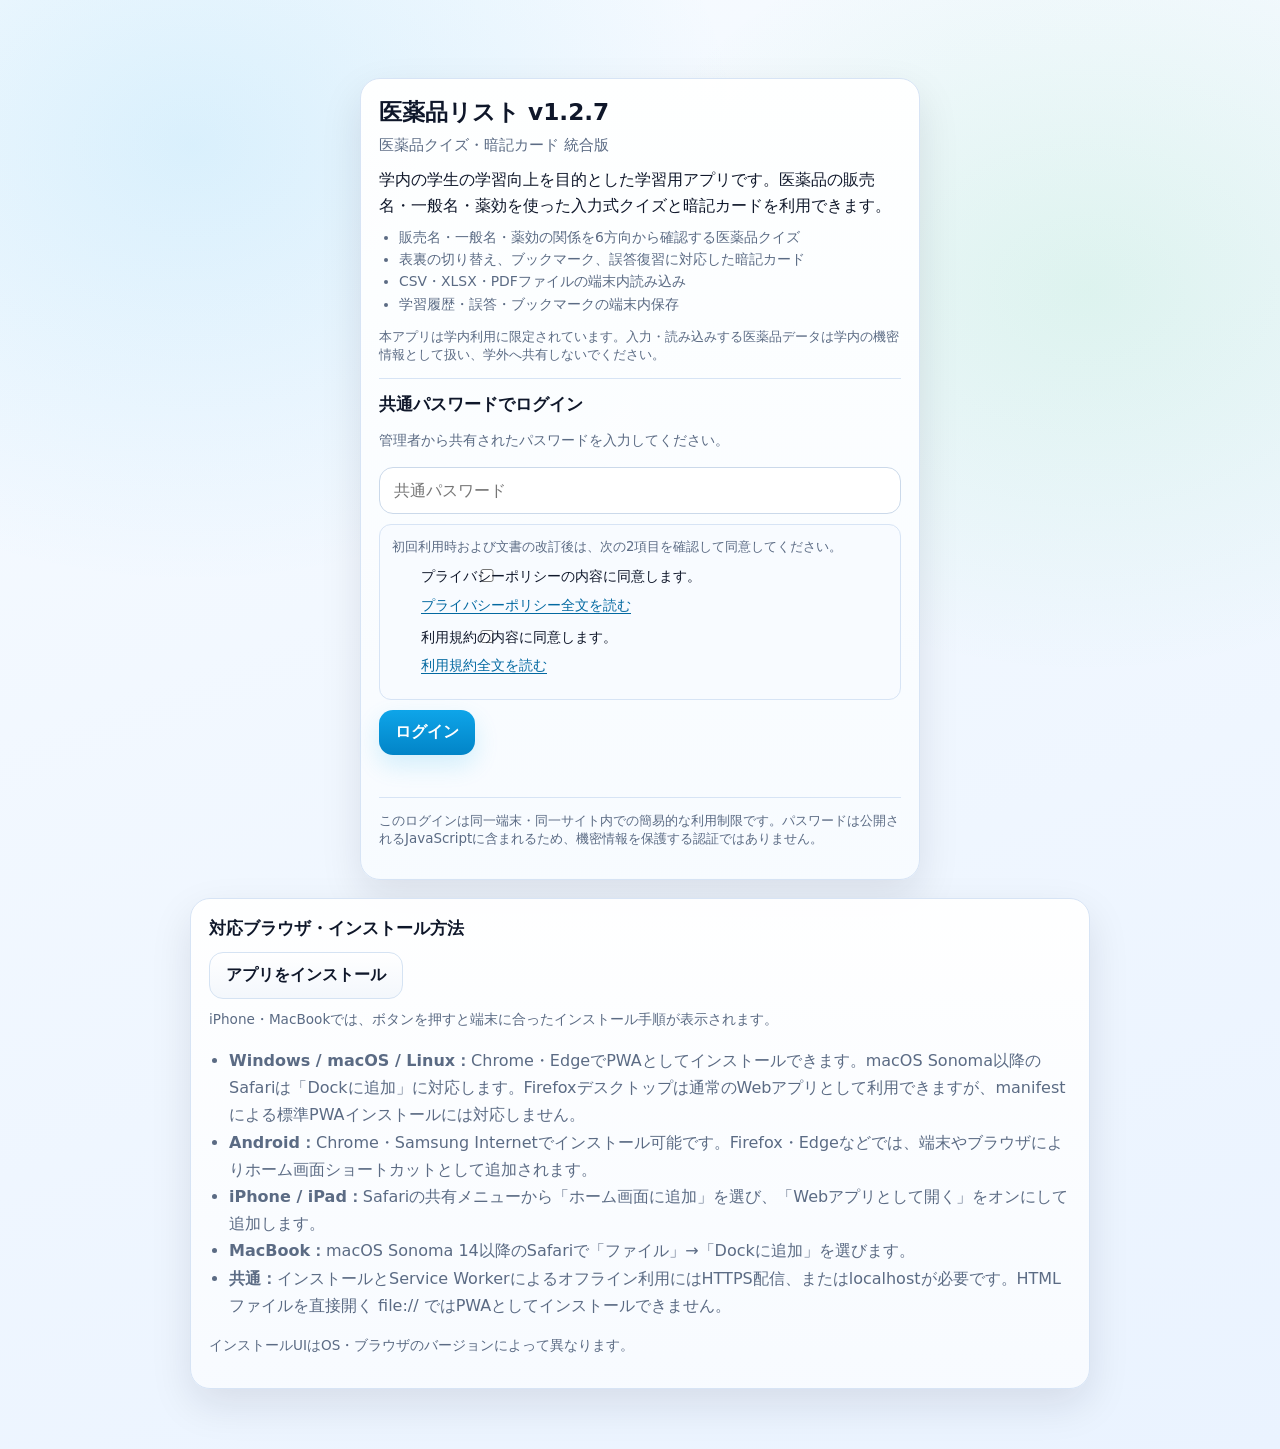
==== commit a7396eef: "Revision5" ====
--- a/index.html
+++ b/index.html
@@ -26,7 +26,7 @@
       <ul class="publicAppFeatures">
         <li>販売名・一般名・薬効の関係を6方向から確認する医薬品クイズ</li>
         <li>表裏の切り替え、ブックマーク、誤答復習に対応した暗記カード</li>
-        <li>Google DriveからダウンロードしたCSVファイルの読み込み</li>
+        <li>CSV・XLSX・PDFファイルの端末内読み込み</li>
         <li>学習履歴・誤答・ブックマークの端末内保存</li>
       </ul>
       <p class="tiny">本アプリは学内利用に限定されています。入力・読み込みする医薬品データは学内の機密情報として扱い、学外へ共有しないでください。</p>
@@ -37,8 +37,8 @@
         <input id="commonPassword" type="password" autocomplete="current-password" placeholder="共通パスワード" required>
         <div class="consentGroup">
           <p class="consentIntro">初回利用時および文書の改訂後は、次の2項目を確認して同意してください。</p>
-          <div class="consentItem"><input id="privacyConsent" type="checkbox"><label for="privacyConsent">プライバシーポリシーの内容に同意します。</label><a class="btn secondary small" href="./privacy-policy.html" target="_blank" rel="noopener">全文を読む</a></div>
-          <div class="consentItem"><input id="termsConsent" type="checkbox"><label for="termsConsent">利用規約の内容に同意します。</label><a class="btn secondary small" href="./terms-of-service.html" target="_blank" rel="noopener">全文を読む</a></div>
+          <div class="consentItem"><input id="privacyConsent" type="checkbox"><label for="privacyConsent">プライバシーポリシーの内容に同意します。</label><a class="consentReadLink" href="./privacy-policy.html" target="_blank" rel="noopener">プライバシーポリシー全文を読む</a></div>
+          <div class="consentItem"><input id="termsConsent" type="checkbox"><label for="termsConsent">利用規約の内容に同意します。</label><a class="consentReadLink" href="./terms-of-service.html" target="_blank" rel="noopener">利用規約全文を読む</a></div>
         </div>
         <button class="btn" type="submit">ログイン</button>
       </form>
@@ -82,7 +82,7 @@
           <p class="sub">利用するモードを選択してください。選択後、データと出題設定を行えます。</p>
         </div>
         <div class="updateArea">
-          <button class="btn secondary small" id="updateBtn" type="button" title="公開先の最新版を確認し、必要な更新を適用します">更新を確認</button>
+          <div class="row"><button class="btn secondary small" id="updateBtn" type="button" title="公開先の最新版を確認し、必要な更新を適用します">更新を確認</button><button class="btn secondary small" id="notificationPermissionBtn" type="button">通知を有効にする</button></div>
           <p id="updateHelp" class="footerNote" role="status">更新確認にはインターネット接続が必要です。公開版番号と更新内容を確認し、新しいアプリファイルが取得できた場合に適用できます。通常の更新で端末内の設定・ブックマーク・学習履歴を削除する必要はありません。</p>
         </div>
       </div>
@@ -108,20 +108,26 @@
         <div class="card">
           <h2>データ入力</h2>
           <div class="csvInstructions">
-            <p class="sub">1. 医薬品リストのスプレッドシートをGoogle Driveから端末に <strong>.csvファイル</strong> 形式でダウンロードしてください（PDF・Excelなど、CSV以外の形式は使用できません）。</p>
-            <p class="sub">2. CSVのA列からC列を、次の順序で上から入力してください。</p>
+            <p class="sub">1. 医薬品リストを端末に <strong>.csv または .xlsx ファイル</strong> としてダウンロードするか、同じ表を含む <strong>.pdf ファイル</strong> を用意してください。</p>
+            <p class="sub">2. 読み込む表は必ず3列で、次の順序にしてください。</p>
             <p class="sub"><strong>A列：販売名 ／ B列：一般名 ／ C列：薬効</strong></p>
             <p class="sub">3. アップロード前に、ファイルが<strong>最新のデータ</strong>であることを確認してください。</p>
-            <p class="sub">4. 下からCSVファイルを複数選択し、一覧から読み込むファイルを1つ選んで「選択したファイルを読み込む」を押してください。</p>
-          </div>
-          <input id="dataFilesInput" class="fileInput" type="file" accept=".csv,text/csv" multiple>
-          <p class="tiny">CSVは利用端末のブラウザー内で読み込みます。アプリのサーバーへデータファイルを送信する機能はありません。読み込んだデータはこの端末のブラウザー内に保存されます。</p>
+            <p class="sub">4. 下からCSV・XLSX・PDFファイルを複数選択し、一覧から読み込むファイルを1つ選んで「選択したファイルを読み込む」を押してください。XLSXは先頭のワークシートを使用します。PDFは文字を選択できる表を読み取り、プレビュー確認後に取り込みます。</p>
+          </div>
+          <input id="dataFilesInput" class="fileInput" type="file" accept=".csv,.xlsx,.pdf,text/csv,application/vnd.openxmlformats-officedocument.spreadsheetml.sheet,application/pdf" multiple>
+          <p class="tiny">CSV・XLSX・PDFは利用端末のブラウザー内で解析し、医薬品ファイル自体をアプリのサーバーへ送信しません。PDF解析ライブラリは初回利用時にCDNから取得するため、その通信にはインターネット接続が必要です。スキャン画像のみのPDF、パスワード保護されたPDF、列境界を認識できない複雑なPDF表は読み取れません。PDFはプレビューで3列の対応を確認してから取り込んでください。</p>
           <div id="uploadedFilesList" class="uploadedFilesList" aria-live="polite"><div class="muted">ファイルはまだ追加されていません。</div></div>
           <div class="row status">
             <span class="muted" id="loadStatus">未読み込み</span>
             <button class="btn secondary" id="loadDataBtn" type="button" disabled>選択したファイルを読み込む</button>
           </div>
           <p id="selectedFileStatus" class="tiny" role="status"></p>
+          <div id="pdfImportPreview" class="pdfImportPreview" hidden aria-live="polite">
+            <h3>PDF表の読み取り結果を確認</h3>
+            <p id="pdfPreviewMessage" class="tiny"></p>
+            <div class="pdfPreviewScroller"><table class="pdfPreviewTable"><thead><tr><th>販売名</th><th>一般名</th><th>薬効</th></tr></thead><tbody id="pdfPreviewBody"></tbody></table></div>
+            <div class="row pdfPreviewActions"><button id="pdfPreviewCancel" class="btn secondary" type="button">取り消す</button><button id="pdfPreviewConfirm" class="btn success" type="button">この内容で読み込む</button></div>
+          </div>
           <textarea id="sharedDataInput" hidden aria-hidden="true"></textarea>
         </div>
         <div class="card">
@@ -231,6 +237,8 @@
 <script src="./data/config.local.js" onerror="this.remove()"></script>
 <script src="./data/config.js"></script>
 <script src="./database.js"></script>
+<script src="./xlsx-reader.js"></script>
+<script src="./pdf-reader.js"></script>
 <script src="./3.app.js" defer></script>
 </body>
 </html>
--- a/2.style.css
+++ b/2.style.css
@@ -78,3 +78,22 @@
 /* revision 4 CSV import instructions */
 .csvInstructions{display:grid;gap:4px;margin:8px 0 12px}
 .csvInstructions .sub{margin:0}
+
+/* revision 5: mobile consent text links and notification controls */
+.consentItem{display:grid;grid-template-columns:20px minmax(0,1fr);align-items:start;column-gap:9px;row-gap:5px}
+.consentItem input{grid-column:1;grid-row:1;margin-top:3px}
+.consentItem label{grid-column:2;grid-row:1;min-width:0;overflow-wrap:anywhere}
+.consentItem .consentReadLink{grid-column:2;grid-row:2;justify-self:start;display:inline-block;max-width:100%;padding:2px 0;color:#0369a1;font-size:.85rem;line-height:1.5;text-decoration:underline;text-underline-offset:3px;overflow-wrap:anywhere}
+.updateArea .row{gap:8px;flex-wrap:wrap}
+@media(max-width:640px){.consentGroup{padding:10px}.consentItem{font-size:.86rem}.consentItem .consentReadLink{font-size:.84rem}.updateArea .row .btn{flex:1 1 auto;min-width:0}}
+
+/* PDF table import preview */
+.pdfImportPreview{margin-top:14px;padding:14px;border:1px solid var(--line,#d5deea);border-radius:12px;background:var(--surface,#fff)}
+.pdfImportPreview[hidden]{display:none!important}
+.pdfImportPreview h3{margin:0 0 6px;font-size:1rem}
+.pdfPreviewScroller{max-width:100%;overflow:auto;border:1px solid var(--line,#d5deea);border-radius:8px;-webkit-overflow-scrolling:touch}
+.pdfPreviewTable{width:100%;min-width:560px;border-collapse:collapse;font-size:.88rem}
+.pdfPreviewTable th,.pdfPreviewTable td{padding:8px 10px;border-bottom:1px solid var(--line,#d5deea);text-align:left;vertical-align:top;overflow-wrap:anywhere}
+.pdfPreviewTable th{position:sticky;top:0;background:var(--surface-alt,#f1f5f9);font-weight:700}
+.pdfPreviewActions{justify-content:flex-end;margin-top:12px}
+.pdfPreviewMessage{margin-bottom:8px}
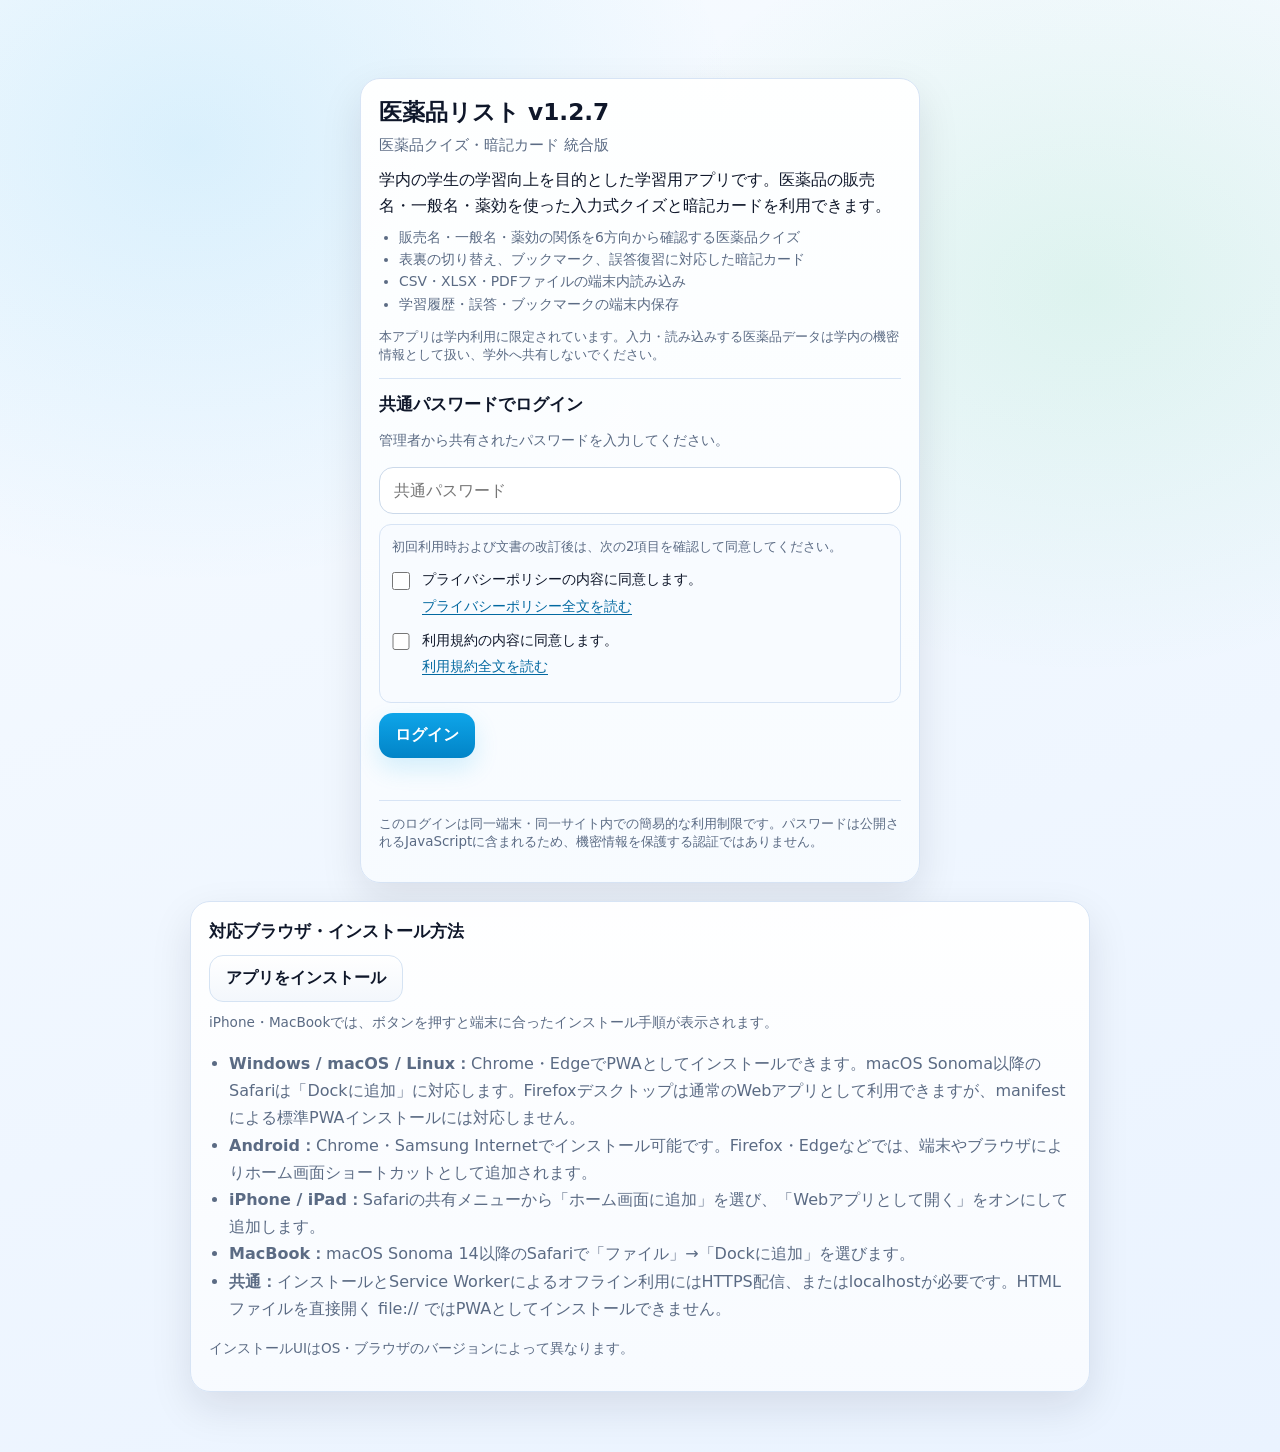
==== commit bdff93aa: "Add files via upload" ====
--- a/index.html
+++ b/index.html
@@ -112,22 +112,17 @@
             <p class="sub">2. 読み込む表は必ず3列で、次の順序にしてください。</p>
             <p class="sub"><strong>A列：販売名 ／ B列：一般名 ／ C列：薬効</strong></p>
             <p class="sub">3. アップロード前に、ファイルが<strong>最新のデータ</strong>であることを確認してください。</p>
-            <p class="sub">4. 下からCSV・XLSX・PDFファイルを複数選択し、一覧から読み込むファイルを1つ選んで「選択したファイルを読み込む」を押してください。XLSXは先頭のワークシートを使用します。PDFは文字を選択できる表を読み取り、プレビュー確認後に取り込みます。</p>
+            <p class="sub">4. 下からCSV・XLSX・PDFファイルを複数選択し、一覧から読み込むファイルを1つ選んで「選択したファイルを読み込む」を押してください。XLSXは先頭のワークシートを使用します。PDFは文字を選択できる表を全ページから抽出し、読み込み後に登録します。1行目の列名は不要です。</p>
           </div>
           <input id="dataFilesInput" class="fileInput" type="file" accept=".csv,.xlsx,.pdf,text/csv,application/vnd.openxmlformats-officedocument.spreadsheetml.sheet,application/pdf" multiple>
-          <p class="tiny">CSV・XLSX・PDFは利用端末のブラウザー内で解析し、医薬品ファイル自体をアプリのサーバーへ送信しません。PDF解析ライブラリは初回利用時にCDNから取得するため、その通信にはインターネット接続が必要です。スキャン画像のみのPDF、パスワード保護されたPDF、列境界を認識できない複雑なPDF表は読み取れません。PDFはプレビューで3列の対応を確認してから取り込んでください。</p>
+          <p class="tiny">CSV・XLSX・PDFは利用端末のブラウザー内で解析し、医薬品ファイル自体をアプリのサーバーへ送信しません。PDF解析ライブラリは初回利用時にCDNから取得するため、その通信にはインターネット接続が必要です。スキャン画像のみのPDF、パスワード保護されたPDF、列境界を認識できない複雑なPDF表は読み取れません。PDFはA列相当＝販売名、B列相当＝一般名、C列相当＝薬効の列位置を全ページから推定します。読み取りエラーを防ぐため、同じ列順・列位置で作成された文字選択可能なPDFを使用してください。</p>
           <div id="uploadedFilesList" class="uploadedFilesList" aria-live="polite"><div class="muted">ファイルはまだ追加されていません。</div></div>
           <div class="row status">
             <span class="muted" id="loadStatus">未読み込み</span>
             <button class="btn secondary" id="loadDataBtn" type="button" disabled>選択したファイルを読み込む</button>
+            <button class="btn danger" id="clearInputDataBtn" type="button">入力済みデータを削除</button>
           </div>
           <p id="selectedFileStatus" class="tiny" role="status"></p>
-          <div id="pdfImportPreview" class="pdfImportPreview" hidden aria-live="polite">
-            <h3>PDF表の読み取り結果を確認</h3>
-            <p id="pdfPreviewMessage" class="tiny"></p>
-            <div class="pdfPreviewScroller"><table class="pdfPreviewTable"><thead><tr><th>販売名</th><th>一般名</th><th>薬効</th></tr></thead><tbody id="pdfPreviewBody"></tbody></table></div>
-            <div class="row pdfPreviewActions"><button id="pdfPreviewCancel" class="btn secondary" type="button">取り消す</button><button id="pdfPreviewConfirm" class="btn success" type="button">この内容で読み込む</button></div>
-          </div>
           <textarea id="sharedDataInput" hidden aria-hidden="true"></textarea>
         </div>
         <div class="card">
--- a/2.style.css
+++ b/2.style.css
@@ -8,7 +8,7 @@
 .loginCard{max-width:560px;margin:6vh auto 18px}
 .loginCard h1{margin:0 0 8px;font-size:1.45rem}
 .loginForm{display:flex;gap:10px;flex-wrap:wrap;margin-top:14px}
-.loginForm input{flex:1;min-width:190px;border:1px solid #cbd9ea;border-radius:14px;padding:13px 14px;font:inherit}
+.loginForm > #commonPassword{flex:1 1 100%;width:100%;min-width:0;max-width:100%;border:1px solid #cbd9ea;border-radius:14px;padding:13px 14px;font:inherit}
 .loginError{min-height:1.4em;color:#b91c1c;font-size:.9rem;margin:8px 0 0}
 .browserCard{max-width:900px;margin:0 auto 24px}
 .browserCard ul{padding-left:1.25rem;line-height:1.7;color:var(--muted)}
@@ -79,21 +79,12 @@
 .csvInstructions{display:grid;gap:4px;margin:8px 0 12px}
 .csvInstructions .sub{margin:0}
 
-/* revision 5: mobile consent text links and notification controls */
-.consentItem{display:grid;grid-template-columns:20px minmax(0,1fr);align-items:start;column-gap:9px;row-gap:5px}
-.consentItem input{grid-column:1;grid-row:1;margin-top:3px}
-.consentItem label{grid-column:2;grid-row:1;min-width:0;overflow-wrap:anywhere}
-.consentItem .consentReadLink{grid-column:2;grid-row:2;justify-self:start;display:inline-block;max-width:100%;padding:2px 0;color:#0369a1;font-size:.85rem;line-height:1.5;text-decoration:underline;text-underline-offset:3px;overflow-wrap:anywhere}
+/* revision 6: non-overlapping responsive consent controls */
+.loginForm .consentGroup{flex:1 1 100%;width:100%;min-width:0;}
+.loginForm .consentItem{display:grid;grid-template-columns:1.25rem minmax(0,1fr);grid-template-rows:auto auto;align-items:start;column-gap:10px;row-gap:4px;width:100%;min-width:0;margin:12px 0;cursor:default}
+.loginForm .consentItem > input[type="checkbox"]{grid-column:1;grid-row:1;display:block;flex:none;width:1.1rem;height:1.1rem;min-width:1.1rem;max-width:1.1rem;margin:3px 0 0;padding:0;border:initial;border-radius:3px;accent-color:#0284c7;box-shadow:none;transform:none;}
+.loginForm .consentItem > label{grid-column:2;grid-row:1;display:block;min-width:0;margin:0;padding:0;line-height:1.55;overflow-wrap:anywhere;cursor:pointer}
+.loginForm .consentItem > .consentReadLink{grid-column:2;grid-row:2;justify-self:start;display:inline-block;min-width:0;max-width:100%;padding:1px 0;color:#0369a1;font-size:.85rem;line-height:1.5;text-decoration:underline;text-underline-offset:3px;overflow-wrap:anywhere}
 .updateArea .row{gap:8px;flex-wrap:wrap}
-@media(max-width:640px){.consentGroup{padding:10px}.consentItem{font-size:.86rem}.consentItem .consentReadLink{font-size:.84rem}.updateArea .row .btn{flex:1 1 auto;min-width:0}}
+@media(max-width:640px){.loginCard{width:100%;max-width:560px}.loginForm .consentGroup{padding:10px}.loginForm .consentItem{grid-template-columns:1.2rem minmax(0,1fr);column-gap:9px;font-size:.87rem}.loginForm .consentItem > input[type="checkbox"]{width:1.05rem;height:1.05rem}.loginForm .consentItem > .consentReadLink{font-size:.84rem}.updateArea .row .btn{flex:1 1 auto;min-width:0}}
 
-/* PDF table import preview */
-.pdfImportPreview{margin-top:14px;padding:14px;border:1px solid var(--line,#d5deea);border-radius:12px;background:var(--surface,#fff)}
-.pdfImportPreview[hidden]{display:none!important}
-.pdfImportPreview h3{margin:0 0 6px;font-size:1rem}
-.pdfPreviewScroller{max-width:100%;overflow:auto;border:1px solid var(--line,#d5deea);border-radius:8px;-webkit-overflow-scrolling:touch}
-.pdfPreviewTable{width:100%;min-width:560px;border-collapse:collapse;font-size:.88rem}
-.pdfPreviewTable th,.pdfPreviewTable td{padding:8px 10px;border-bottom:1px solid var(--line,#d5deea);text-align:left;vertical-align:top;overflow-wrap:anywhere}
-.pdfPreviewTable th{position:sticky;top:0;background:var(--surface-alt,#f1f5f9);font-weight:700}
-.pdfPreviewActions{justify-content:flex-end;margin-top:12px}
-.pdfPreviewMessage{margin-bottom:8px}
